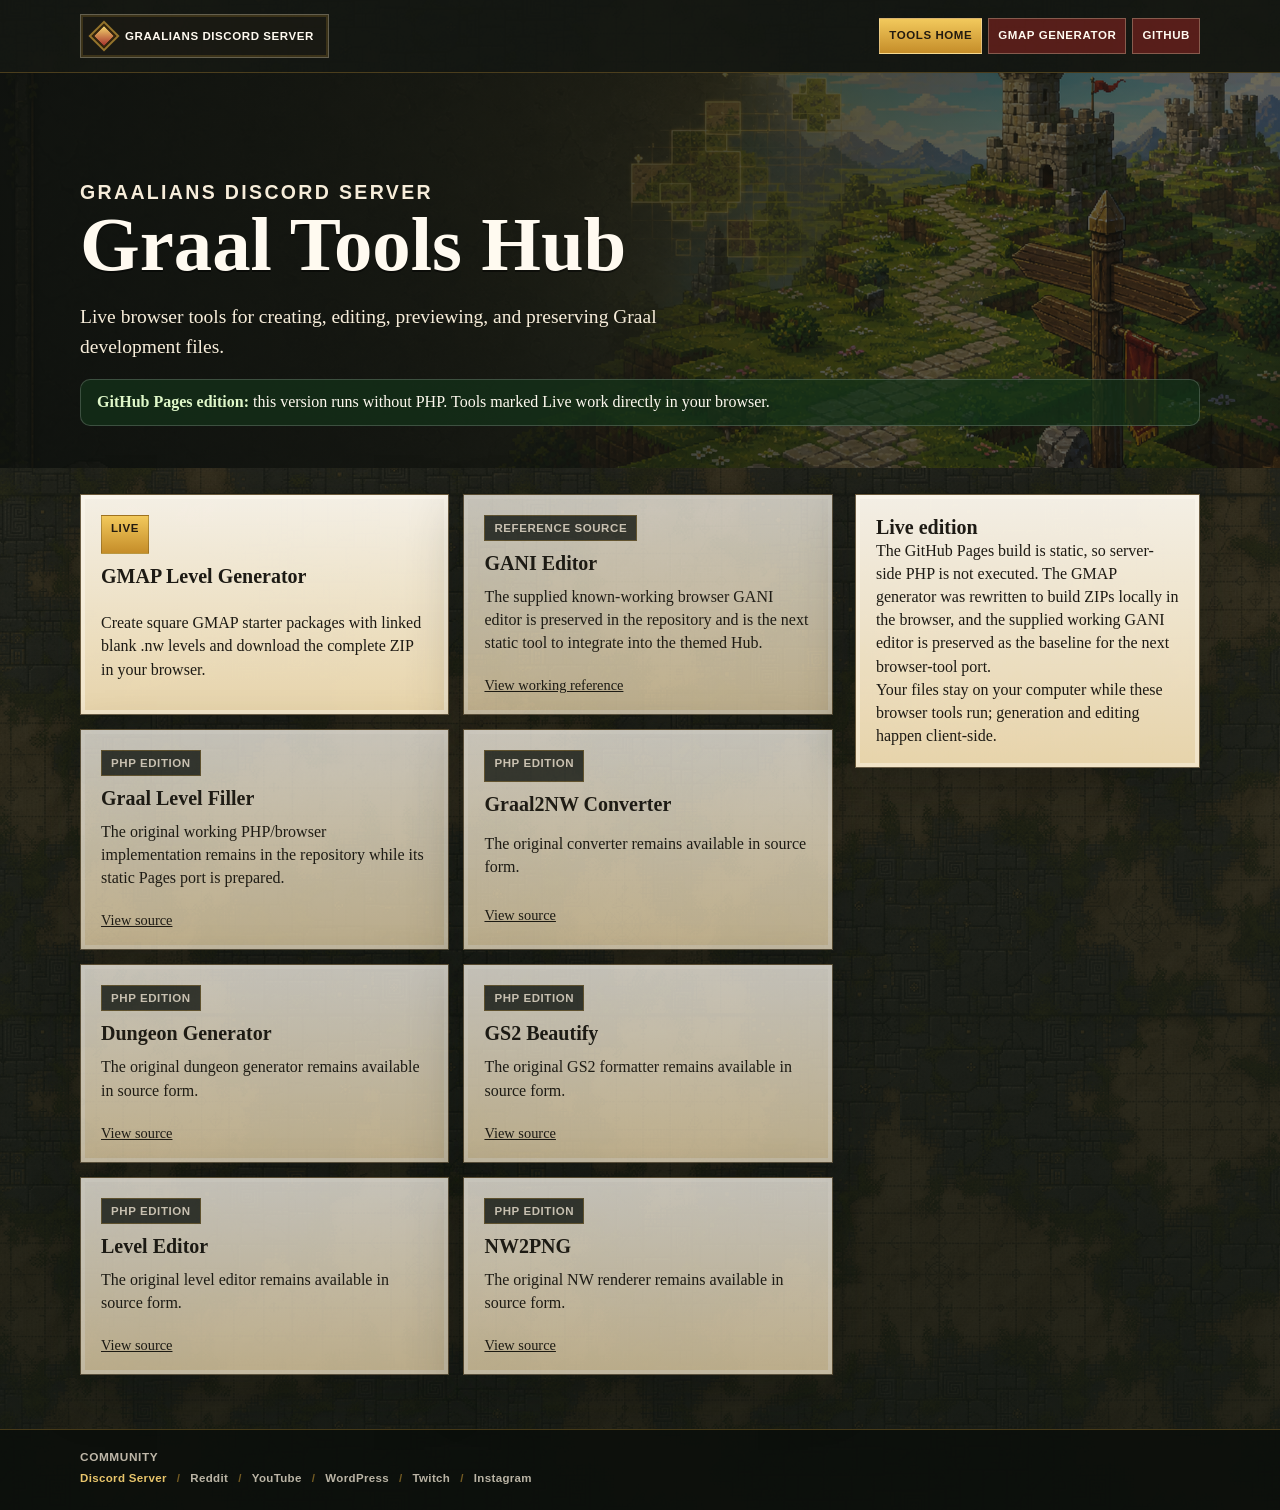
==== index.html @ 1eaf0369 "Add GitHub Pages live hub" ====
<!doctype html>
<html lang="en">
<head>
  <meta charset="utf-8">
  <meta name="viewport" content="width=device-width, initial-scale=1">
  <meta name="description" content="Live Graalians Discord Server browser tools for GraalOnline files and development utilities.">
  <title>Graalians Discord Server Tool Hub</title>
  <link rel="stylesheet" href="graalians-tools.css">
  <style>
    .live-banner{margin:1rem 0 0;padding:.85rem 1rem;border:1px solid rgba(255,255,255,.18);border-radius:10px;background:rgba(20,50,26,.72)}
    .live-banner strong{color:#dff7c9}.tool-card.is-disabled{opacity:.78;cursor:default}.tool-card.is-disabled:hover{transform:none}
    .tool-actions{display:flex;gap:.5rem;flex-wrap:wrap;margin-top:.8rem}.mini-link{font-size:.9rem;text-decoration:underline}
  </style>
</head>
<body>
<header class="site-header">
  <div class="shell header-inner">
    <a class="brand-mark" href="index.html" aria-label="Graalians Discord Server tools home"><i class="brand-gem" aria-hidden="true"></i><span>Graalians Discord Server</span></a>
    <nav class="site-nav" aria-label="Main navigation">
      <a class="is-current" href="index.html">Tools Home</a>
      <a href="generatelevels.html">GMAP Generator</a>
      <a href="https://github.com/rice2k/Graalians-Discord-Server-Tool-Hub">GitHub</a>
    </nav>
  </div>
</header>
<main>
<section class="page-hero">
  <div class="shell">
    <p class="eyebrow">Graalians Discord Server</p>
    <h1>Graal Tools Hub</h1>
    <p>Live browser tools for creating, editing, previewing, and preserving Graal development files.</p>
    <div class="live-banner"><strong>GitHub Pages edition:</strong> this version runs without PHP. Tools marked Live work directly in your browser.</div>
  </div>
</section>
<section class="shell content-band">
  <div>
    <div class="tools-grid" aria-label="Available tools">
      <a class="tool-card" href="generatelevels.html"><span class="tool-status">Live</span><h2>GMAP Level Generator</h2><p>Create square GMAP starter packages with linked blank .nw levels and download the complete ZIP in your browser.</p></a>
      <div class="tool-card is-disabled"><span class="tool-status soon">Reference source</span><h2>GANI Editor</h2><p>The supplied known-working browser GANI editor is preserved in the repository and is the next static tool to integrate into the themed Hub.</p><div class="tool-actions"><a class="mini-link" href="https://github.com/rice2k/Graalians-Discord-Server-Tool-Hub/tree/main/reference-tools">View working reference</a></div></div>
      <div class="tool-card is-disabled"><span class="tool-status soon">PHP edition</span><h2>Graal Level Filler</h2><p>The original working PHP/browser implementation remains in the repository while its static Pages port is prepared.</p><div class="tool-actions"><a class="mini-link" href="https://github.com/rice2k/Graalians-Discord-Server-Tool-Hub/blob/main/graal-level-filler.php">View source</a></div></div>
      <div class="tool-card is-disabled"><span class="tool-status soon">PHP edition</span><h2>Graal2NW Converter</h2><p>The original converter remains available in source form.</p><div class="tool-actions"><a class="mini-link" href="https://github.com/rice2k/Graalians-Discord-Server-Tool-Hub/blob/main/graal2nw-converter.php">View source</a></div></div>
      <div class="tool-card is-disabled"><span class="tool-status soon">PHP edition</span><h2>Dungeon Generator</h2><p>The original dungeon generator remains available in source form.</p><div class="tool-actions"><a class="mini-link" href="https://github.com/rice2k/Graalians-Discord-Server-Tool-Hub/blob/main/dungeon-generator.php">View source</a></div></div>
      <div class="tool-card is-disabled"><span class="tool-status soon">PHP edition</span><h2>GS2 Beautify</h2><p>The original GS2 formatter remains available in source form.</p><div class="tool-actions"><a class="mini-link" href="https://github.com/rice2k/Graalians-Discord-Server-Tool-Hub/blob/main/gs2-beautify.php">View source</a></div></div>
      <div class="tool-card is-disabled"><span class="tool-status soon">PHP edition</span><h2>Level Editor</h2><p>The original level editor remains available in source form.</p><div class="tool-actions"><a class="mini-link" href="https://github.com/rice2k/Graalians-Discord-Server-Tool-Hub/blob/main/level-editor.php">View source</a></div></div>
      <div class="tool-card is-disabled"><span class="tool-status soon">PHP edition</span><h2>NW2PNG</h2><p>The original NW renderer remains available in source form.</p><div class="tool-actions"><a class="mini-link" href="https://github.com/rice2k/Graalians-Discord-Server-Tool-Hub/blob/main/nw2png.php">View source</a></div></div>
    </div>
  </div>
  <aside class="community-panel">
    <h2>Live edition</h2>
    <p>The GitHub Pages build is static, so server-side PHP is not executed. The GMAP generator was rewritten to build ZIPs locally in the browser, and the supplied working GANI editor is preserved as the baseline for the next browser-tool port.</p>
    <p class="tool-note">Your files stay on your computer while these browser tools run; generation and editing happen client-side.</p>
  </aside>
</section>
</main>
<footer class="site-footer"><div class="shell"><p>Community</p><div class="footer-links"><a href="https://discord.gg/AeDurPz">Discord Server</a><a href="https://reddit.com/r/graal">Reddit</a><a href="https://www.youtube.com/@GraalDiscord">YouTube</a><a href="https://graaldisocrd.wordpress.com/">WordPress</a><a href="https://www.twitch.tv/rice2k">Twitch</a><a href="https://www.instagram.com/Graal_Discord/">Instagram</a></div></div></footer>
</body>
</html>
---- graalians-tools.css ----
:root {
    --ink: #1d1a14;
    --paper: #f4e6c5;
    --paper-deep: #ddc18c;
    --stone: #2d302a;
    --moss: #526a2f;
    --gold: #d9a63a;
    --ruby: #a5312d;
    --white: #fffaf0;
    --shadow: 0 18px 50px rgba(13, 15, 12, .32);
}

* {
    box-sizing: border-box;
}

body {
    margin: 0;
    min-height: 100vh;
    color: var(--ink);
    font-family: Georgia, "Times New Roman", serif;
    background:
        linear-gradient(rgba(12, 18, 14, .64), rgba(12, 18, 14, .84)),
        url("images/graalians-level-generator-texture.png") center / 520px auto repeat;
}

a {
    color: inherit;
}

.shell {
    width: min(1120px, calc(100% - 32px));
    margin: 0 auto;
}

.site-header {
    position: sticky;
    top: 0;
    z-index: 10;
    color: var(--white);
    background: rgba(19, 22, 18, .92);
    border-bottom: 1px solid rgba(217, 166, 58, .28);
}

.header-inner {
    display: flex;
    align-items: center;
    justify-content: space-between;
    gap: 14px;
    min-height: 72px;
}

.brand-mark {
    display: inline-flex;
    align-items: center;
    gap: 12px;
    min-height: 44px;
    padding: 8px 14px;
    color: var(--white);
    text-decoration: none;
    border: 1px solid rgba(244, 230, 197, .34);
    background: rgba(29, 26, 20, .62);
    box-shadow: inset 0 0 0 2px rgba(217, 166, 58, .18);
}

.brand-gem {
    width: 18px;
    height: 18px;
    transform: rotate(45deg);
    background: linear-gradient(135deg, #f3d46c, var(--ruby));
    border: 2px solid #35250d;
    box-shadow: 0 0 0 2px rgba(217, 166, 58, .65);
}

.brand-mark span,
.site-nav a,
.button,
.tool-status,
.community-links a,
.footer-links a {
    font-family: Arial, sans-serif;
    font-weight: 800;
    letter-spacing: .05em;
    text-transform: uppercase;
}

.brand-mark span,
.site-nav a {
    font-size: .72rem;
}

.site-nav {
    display: flex;
    align-items: center;
    justify-content: flex-end;
    gap: 6px;
    flex-wrap: wrap;
}

.site-nav a {
    display: inline-flex;
    align-items: center;
    justify-content: center;
    min-height: 36px;
    padding: 7px 9px;
    color: var(--white);
    text-decoration: none;
    line-height: 1.15;
    text-align: center;
    border: 1px solid rgba(244, 230, 197, .3);
    background: rgba(129, 34, 31, .62);
}

.site-nav a.is-current {
    color: #231b10;
    background: linear-gradient(180deg, #f2c95c, #c58d29);
    border-color: rgba(255, 250, 240, .35);
}

.page-hero {
    color: var(--white);
    padding: clamp(44px, 8vw, 86px) 0 42px;
    background:
        linear-gradient(90deg, rgba(14, 17, 14, .92), rgba(14, 17, 14, .58)),
        url("images/graalians-level-generator-hero.png") center / cover no-repeat;
}

.page-hero.compact {
    padding: 46px 0 34px;
}

.page-hero h1 {
    max-width: 780px;
    margin: 0;
    font-size: clamp(2.35rem, 6vw, 5rem);
    line-height: 1;
    letter-spacing: 0;
    text-shadow: 0 2px 0 rgba(0, 0, 0, .45);
}

.page-hero p {
    max-width: 680px;
    margin: 18px 0 0;
    color: #f7edda;
    font-size: clamp(1rem, 2vw, 1.22rem);
    line-height: 1.55;
}

.eyebrow {
    margin: 0 0 12px;
    color: #ffd875;
    font: 800 .82rem Arial, sans-serif;
    letter-spacing: .12em;
    text-transform: uppercase;
}

.content-band {
    display: grid;
    grid-template-columns: minmax(0, 1.2fr) minmax(280px, .55fr);
    gap: 22px;
    align-items: start;
    padding: 26px 0 54px;
}

.tools-grid {
    display: grid;
    grid-template-columns: repeat(2, minmax(0, 1fr));
    gap: 14px;
}

.tool-card,
.notice-panel,
.community-panel {
    min-width: 0;
    padding: 20px;
    background: linear-gradient(180deg, rgba(255, 250, 240, .95), rgba(239, 219, 176, .96));
    border: 1px solid rgba(70, 54, 28, .78);
    box-shadow: var(--shadow), inset 0 0 0 4px rgba(255, 250, 240, .42);
}

.tool-card {
    display: grid;
    gap: 10px;
    min-height: 190px;
    text-decoration: none;
}

.tool-card h2,
.notice-panel h2,
.community-panel h2 {
    margin: 0;
    font-size: 1.25rem;
    line-height: 1.2;
}

.tool-card p,
.notice-panel p,
.community-panel p {
    margin: 0;
    line-height: 1.45;
    text-align: left;
}

.tool-status {
    width: fit-content;
    padding: 6px 9px;
    color: #231b10;
    font-size: .72rem;
    background: linear-gradient(180deg, #f2c95c, #c58d29);
    border: 1px solid rgba(84, 61, 17, .35);
}

.tool-status.soon {
    color: #f8eedc;
    background: rgba(45, 48, 42, .94);
    border-color: rgba(217, 166, 58, .35);
}

.community-panel {
    position: sticky;
    top: 94px;
}

.community-links,
.footer-links {
    display: grid;
    gap: 8px;
    margin-top: 14px;
}

.community-links a,
.footer-links a {
    display: flex;
    align-items: center;
    min-height: 40px;
    padding: 9px 11px;
    color: #f8eedc;
    font-size: .78rem;
    text-decoration: none;
    background: rgba(45, 48, 42, .94);
    border: 1px solid rgba(217, 166, 58, .34);
}

.community-links a:first-child,
.footer-links a:first-child {
    color: #231b10;
    background: linear-gradient(180deg, #f2c95c, #c58d29);
}

.actions {
    display: flex;
    flex-wrap: wrap;
    gap: 10px;
    margin-top: 18px;
}

.button {
    display: inline-flex;
    align-items: center;
    justify-content: center;
    min-height: 48px;
    padding: 0 16px;
    color: #fffaf0;
    font-size: .86rem;
    text-decoration: none;
    border-bottom: 4px solid #5c1b18;
    background: linear-gradient(180deg, #bd4339, #862722);
}

.button.secondary {
    color: #231b10;
    border-bottom-color: #7b5f24;
    background: linear-gradient(180deg, #f2c95c, #c58d29);
}

.button.small {
    min-height: 38px;
    padding: 0 12px;
    font-size: .74rem;
}

.tool-workspace {
    display: grid;
    grid-template-columns: minmax(0, 1fr) minmax(300px, .58fr);
    gap: 18px;
    align-items: start;
    padding: 26px 0 54px;
}

.tool-panel,
.preview-panel,
.source-panel {
    min-width: 0;
    padding: 20px;
    background: linear-gradient(180deg, rgba(255, 250, 240, .96), rgba(239, 219, 176, .97));
    border: 1px solid rgba(70, 54, 28, .78);
    box-shadow: var(--shadow), inset 0 0 0 4px rgba(255, 250, 240, .42);
}

.tool-panel,
.preview-panel,
.source-panel,
.community-panel,
.tool-card {
    text-align: left;
}

.tool-panel h2,
.preview-panel h2,
.source-panel h2 {
    margin: 0 0 14px;
    font-size: 1.22rem;
}

.tool-subtitle {
    margin: 18px 0 8px;
    font-size: 1.02rem;
    line-height: 1.25;
}

.form-grid {
    display: grid;
    grid-template-columns: repeat(4, minmax(0, 1fr));
    gap: 12px;
}

.form-grid.two {
    grid-template-columns: repeat(2, minmax(0, 1fr));
}

.field,
.wide-field {
    display: grid;
    gap: 6px;
    min-width: 0;
}

.wide-field {
    grid-column: 1 / -1;
}

.field label,
.wide-field label,
.option-row span {
    color: #332715;
    font: 800 .76rem Arial, sans-serif;
    letter-spacing: .05em;
    text-transform: uppercase;
}

input,
select,
textarea {
    width: 100%;
    min-width: 0;
    color: #201810;
    font: 1rem Arial, sans-serif;
    background: #fff9ea;
    border: 1px solid rgba(70, 54, 28, .62);
    box-shadow: inset 0 1px 0 rgba(255, 255, 255, .72);
}

input,
select {
    min-height: 42px;
    padding: 8px 10px;
}

input[type="file"] {
    padding: 9px;
    background: rgba(255, 249, 234, .72);
}

textarea {
    min-height: 300px;
    padding: 12px;
    resize: vertical;
    line-height: 1.42;
    font-family: Consolas, "Courier New", monospace;
}

.code-editor {
    min-height: 430px;
}

.gs2-editor-shell {
    position: relative;
    min-height: 430px;
    overflow: hidden;
    background: #fff;
    border: 1px solid rgba(70, 54, 28, .62);
    box-shadow: inset 0 1px 0 rgba(255, 255, 255, .72);
}

.gs2-highlight,
.gs2-code-input {
    width: 100%;
    min-height: 430px;
    margin: 0;
    padding: 12px;
    font: 1rem/1.42 Consolas, "Courier New", monospace;
    letter-spacing: 0;
    tab-size: 4;
    white-space: pre-wrap;
    overflow-wrap: anywhere;
}

.gs2-highlight {
    position: absolute;
    inset: 0;
    z-index: 1;
    overflow: hidden;
    color: #000;
    background: #fff;
    border: 0;
    pointer-events: none;
}

.gs2-code-input {
    position: relative;
    z-index: 2;
    color: transparent;
    caret-color: #201810;
    background: transparent;
    border: 0;
    box-shadow: none;
    outline: 0;
    resize: vertical;
    -webkit-text-fill-color: transparent;
}

.gs2-code-input::selection {
    background: rgba(75, 110, 150, .28);
    color: transparent;
}

.gs2-token-keyword1 {
    color: #a52a2a;
    font-weight: 700;
}

.gs2-token-keyword2 {
    color: #2e8b57;
    font-weight: 700;
}

.gs2-token-keyword3 {
    color: #008a8c;
}

.gs2-token-comment {
    color: #0000ff;
}

.gs2-token-number,
.gs2-token-string {
    color: #ff00ff;
}

.gs2-token-operator {
    color: #6a5acd;
}

.tool-status-line {
    min-height: 42px;
    margin-top: 14px;
    padding: 11px 12px;
    color: #231b10;
    font: 700 .92rem Arial, sans-serif;
    background: rgba(255, 250, 240, .64);
    border: 1px solid rgba(70, 54, 28, .38);
}

.tool-status-line[data-type="error"] {
    color: #fffaf0;
    background: rgba(133, 38, 33, .94);
}

.tool-status-line[data-type="success"] {
    color: #fffaf0;
    background: rgba(55, 92, 47, .94);
}

.canvas-wrap {
    width: 100%;
    overflow: auto;
    background: rgba(28, 29, 25, .94);
    border: 1px solid rgba(217, 166, 58, .32);
}

.preview-stack {
    display: grid;
    gap: 12px;
}

.level-canvas,
.paint-canvas,
.gani-canvas {
    display: block;
    width: 100%;
    max-width: 640px;
    height: auto;
    margin: 0 auto;
    image-rendering: pixelated;
    cursor: crosshair;
}

.level-canvas {
    touch-action: none;
    cursor: cell;
}

.paint-canvas {
    touch-action: none;
}

.gani-canvas {
    max-width: 420px;
    background:
        linear-gradient(45deg, rgba(255, 250, 240, .05) 25%, transparent 25%),
        linear-gradient(-45deg, rgba(255, 250, 240, .05) 25%, transparent 25%),
        rgba(28, 29, 25, .94);
    background-size: 18px 18px;
}

.metric-row {
    display: grid;
    grid-template-columns: repeat(3, minmax(0, 1fr));
    gap: 10px;
    margin-top: 14px;
}

.metric {
    min-width: 0;
    padding: 12px;
    background: rgba(45, 48, 42, .92);
    border: 1px solid rgba(217, 166, 58, .28);
}

.metric strong {
    display: block;
    color: #ffd875;
    font: 800 1.35rem Arial, sans-serif;
}

.metric span {
    display: block;
    margin-top: 3px;
    color: #f8eedc;
    font: 700 .72rem Arial, sans-serif;
    letter-spacing: .05em;
    text-transform: uppercase;
}

.tool-note,
.source-panel p {
    margin: 0;
    line-height: 1.48;
    text-align: left;
}

.source-panel p + p,
.source-panel .instruction-list + p {
    margin-top: 10px;
}

.instruction-list {
    margin: 0;
    padding-left: 20px;
    line-height: 1.5;
}

.instruction-list li + li {
    margin-top: 6px;
}

.format-note {
    margin-top: 12px;
    padding: 12px;
    color: #f8eedc;
    font: 700 .9rem Arial, sans-serif;
    line-height: 1.45;
    background: rgba(45, 48, 42, .92);
    border: 1px solid rgba(217, 166, 58, .28);
}

.table-scroll {
    width: 100%;
    overflow: auto;
    margin-top: 12px;
    border: 1px solid rgba(70, 54, 28, .38);
}

.tool-table {
    width: 100%;
    min-width: 620px;
    border-collapse: collapse;
    background: rgba(255, 249, 234, .7);
}

.tool-table th,
.tool-table td {
    padding: 7px;
    text-align: left;
    border-bottom: 1px solid rgba(70, 54, 28, .22);
}

.tool-table th {
    color: #332715;
    font: 800 .72rem Arial, sans-serif;
    letter-spacing: .05em;
    text-transform: uppercase;
    background: rgba(217, 166, 58, .18);
}

.tool-table input,
.tool-table select {
    min-height: 34px;
    padding: 5px 7px;
    font-size: .9rem;
}

.tool-table .icon-button {
    min-width: 36px;
    min-height: 34px;
    padding: 0 8px;
    color: #fffaf0;
    font: 800 .8rem Arial, sans-serif;
    background: linear-gradient(180deg, #bd4339, #862722);
    border: 0;
    cursor: pointer;
}

.inline-check {
    display: inline-flex;
    align-items: center;
    gap: 8px;
    min-height: 42px;
    color: #332715;
    font: 800 .76rem Arial, sans-serif;
    letter-spacing: .05em;
    text-transform: uppercase;
}

.inline-check input {
    width: auto;
    min-height: 0;
}

.small-help {
    margin: 8px 0 0;
    color: #5b4b2e;
    font: 700 .88rem Arial, sans-serif;
    line-height: 1.45;
}

.source-panel {
    margin-top: 16px;
}

.option-row {
    display: flex;
    flex-wrap: wrap;
    gap: 12px 16px;
    align-items: center;
    margin-top: 12px;
}

.option-row label {
    display: inline-flex;
    align-items: center;
    gap: 7px;
    font: 700 .9rem Arial, sans-serif;
}

.option-row input[type="radio"],
.option-row input[type="checkbox"] {
    width: auto;
    min-height: 0;
}

.site-footer {
    color: #f7edda;
    padding: 20px 0 26px;
    background: rgba(12, 15, 12, .94);
    border-top: 1px solid rgba(217, 166, 58, .28);
}

.site-footer p {
    margin: 0;
    line-height: 1.45;
    color: rgba(247, 237, 218, .76);
    font: 700 .74rem Arial, sans-serif;
    letter-spacing: .05em;
    text-transform: uppercase;
}

.footer-links {
    display: flex;
    flex-wrap: wrap;
    gap: 6px 10px;
    margin-top: 8px;
}

.footer-links a {
    display: inline-flex;
    width: auto;
    min-height: 0;
    padding: 0;
    color: rgba(247, 237, 218, .74);
    font-size: .72rem;
    letter-spacing: .03em;
    text-transform: none;
    background: transparent;
    border: 0;
}

.footer-links a:first-child {
    color: rgba(255, 216, 117, .9);
    background: transparent;
}

.footer-links a + a::before {
    content: "/";
    margin-right: 10px;
    color: rgba(217, 166, 58, .5);
}

@media (max-width: 860px) {
    .header-inner,
    .content-band {
        grid-template-columns: 1fr;
    }

    .header-inner {
        display: grid;
        padding: 12px 0;
    }

    .site-nav {
        justify-content: flex-start;
    }

    .content-band,
    .tools-grid,
    .tool-workspace,
    .form-grid,
    .form-grid.two {
        display: grid;
        grid-template-columns: 1fr;
    }

    .community-panel {
        position: static;
    }

    .footer-links {
        display: flex;
    }
}

@media (max-width: 520px) {
    .brand-mark,
    .button {
        width: 100%;
    }

    .site-nav a {
        flex: 1 1 100%;
        justify-content: center;
    }

    .actions,
    .metric-row {
        display: grid;
        grid-template-columns: 1fr;
    }

    .footer-links {
        display: flex;
    }
}
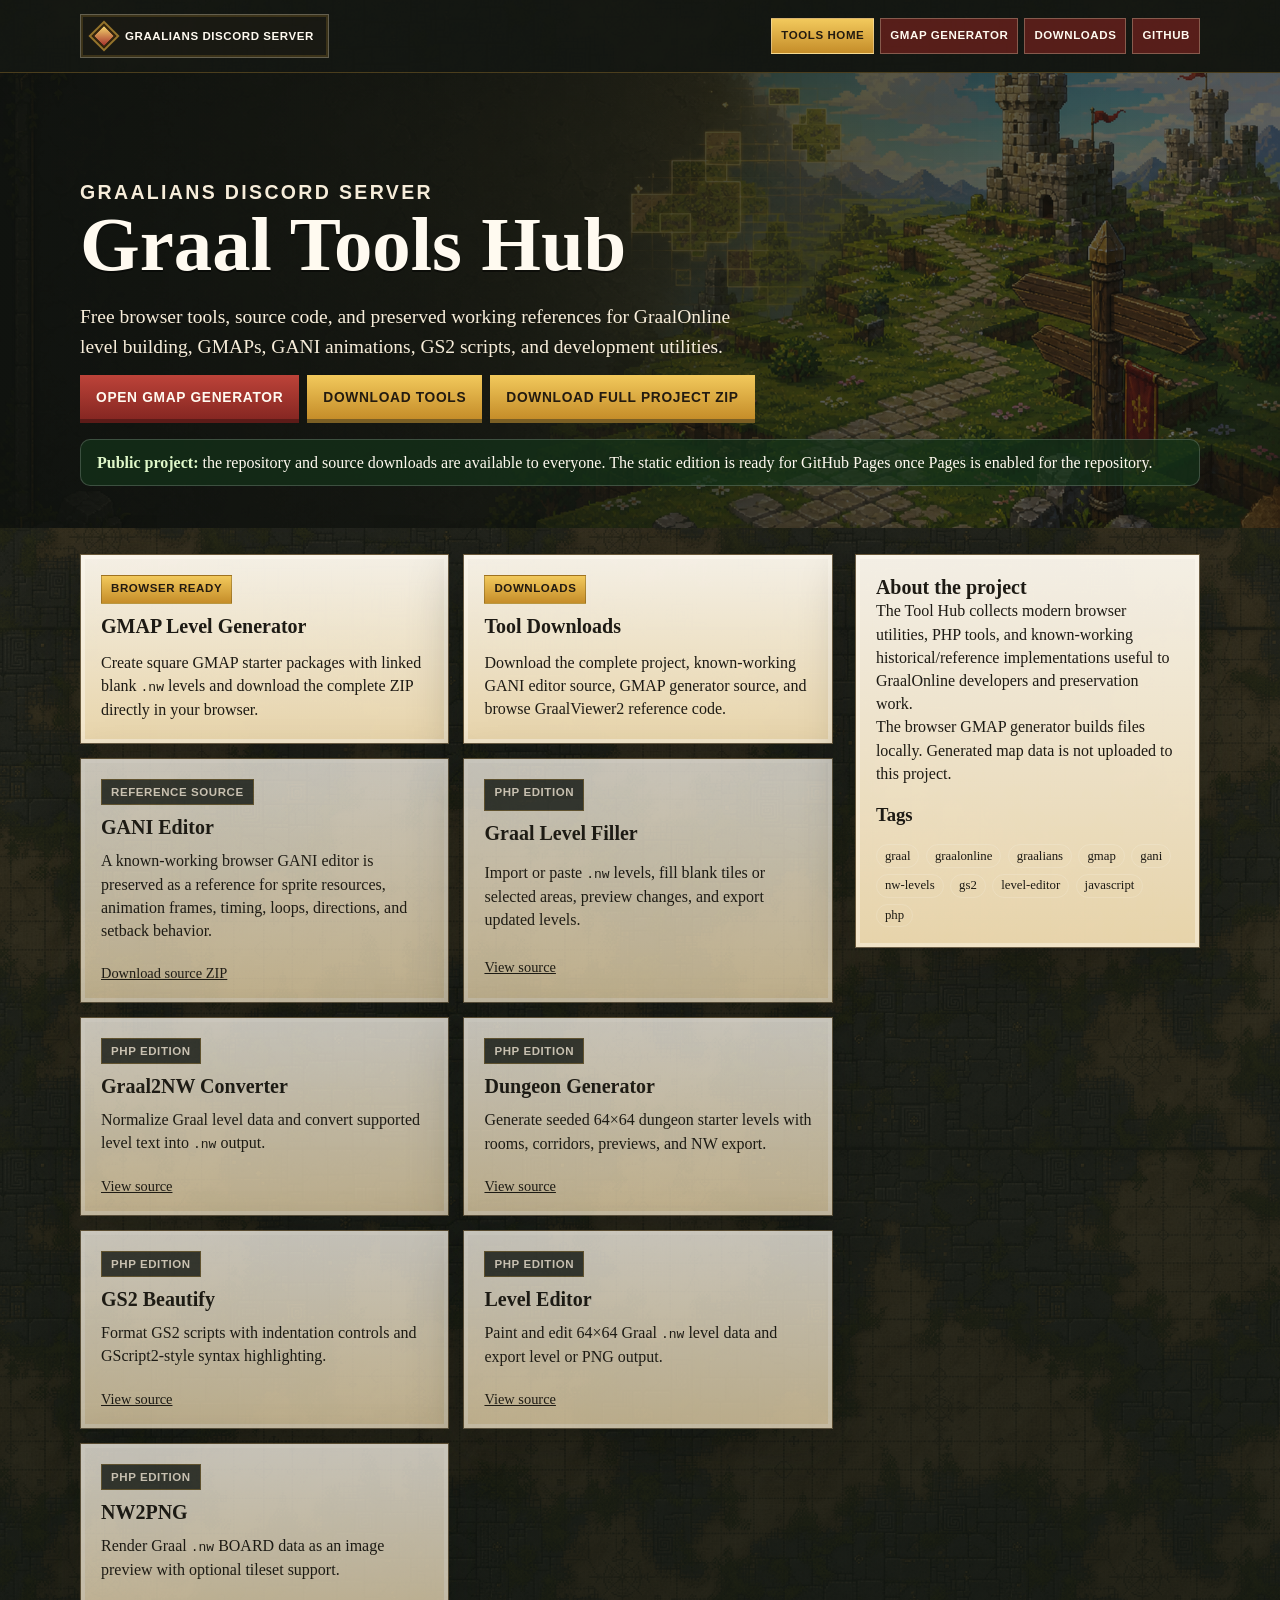
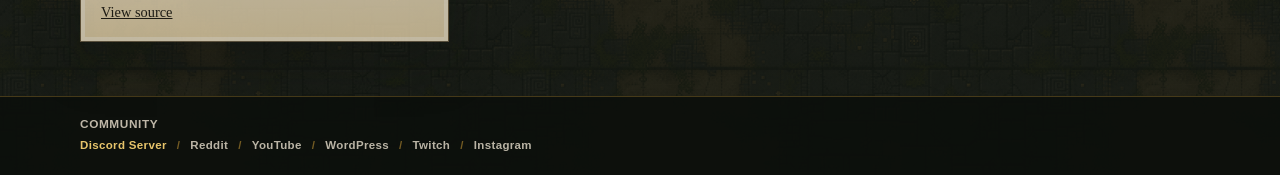
==== commit c3622c7c: "Add downloads and discovery metadata to public Tool Hub" ====
--- a/index.html
+++ b/index.html
@@ -3,13 +3,18 @@
 <head>
   <meta charset="utf-8">
   <meta name="viewport" content="width=device-width, initial-scale=1">
-  <meta name="description" content="Live Graalians Discord Server browser tools for GraalOnline files and development utilities.">
+  <meta name="description" content="Free GraalOnline development tools from the Graalians Discord Server: GMAP generation, GANI references, NW level utilities, GS2 tools, and downloadable source code.">
+  <meta name="keywords" content="Graal,GraalOnline,Graalians,GMAP,GANI,NW levels,GS2,Graal tools,level editor,Graal development,free Graal tools">
+  <meta name="author" content="Rice2k / Graalians Discord Server">
+  <meta property="og:title" content="Graalians Discord Server Tool Hub">
+  <meta property="og:description" content="Free browser and source-code tools for GraalOnline development and preservation.">
+  <meta property="og:type" content="website">
   <title>Graalians Discord Server Tool Hub</title>
   <link rel="stylesheet" href="graalians-tools.css">
   <style>
     .live-banner{margin:1rem 0 0;padding:.85rem 1rem;border:1px solid rgba(255,255,255,.18);border-radius:10px;background:rgba(20,50,26,.72)}
     .live-banner strong{color:#dff7c9}.tool-card.is-disabled{opacity:.78;cursor:default}.tool-card.is-disabled:hover{transform:none}
-    .tool-actions{display:flex;gap:.5rem;flex-wrap:wrap;margin-top:.8rem}.mini-link{font-size:.9rem;text-decoration:underline}
+    .tool-actions,.hero-actions{display:flex;gap:.5rem;flex-wrap:wrap;margin-top:.8rem}.mini-link{font-size:.9rem;text-decoration:underline}.tag-cloud{display:flex;gap:.4rem;flex-wrap:wrap;margin-top:.8rem}.tag-cloud span{padding:.2rem .5rem;border:1px solid rgba(255,255,255,.15);border-radius:999px;font-size:.8rem}
   </style>
 </head>
 <body>
@@ -19,6 +24,7 @@
     <nav class="site-nav" aria-label="Main navigation">
       <a class="is-current" href="index.html">Tools Home</a>
       <a href="generatelevels.html">GMAP Generator</a>
+      <a href="downloads.html">Downloads</a>
       <a href="https://github.com/rice2k/Graalians-Discord-Server-Tool-Hub">GitHub</a>
     </nav>
   </div>
@@ -28,27 +34,30 @@
   <div class="shell">
     <p class="eyebrow">Graalians Discord Server</p>
     <h1>Graal Tools Hub</h1>
-    <p>Live browser tools for creating, editing, previewing, and preserving Graal development files.</p>
-    <div class="live-banner"><strong>GitHub Pages edition:</strong> this version runs without PHP. Tools marked Live work directly in your browser.</div>
+    <p>Free browser tools, source code, and preserved working references for GraalOnline level building, GMAPs, GANI animations, GS2 scripts, and development utilities.</p>
+    <div class="hero-actions"><a class="button" href="generatelevels.html">Open GMAP Generator</a><a class="button secondary" href="downloads.html">Download Tools</a><a class="button secondary" href="https://github.com/rice2k/Graalians-Discord-Server-Tool-Hub/archive/refs/heads/main.zip">Download Full Project ZIP</a></div>
+    <div class="live-banner"><strong>Public project:</strong> the repository and source downloads are available to everyone. The static edition is ready for GitHub Pages once Pages is enabled for the repository.</div>
   </div>
 </section>
 <section class="shell content-band">
   <div>
     <div class="tools-grid" aria-label="Available tools">
-      <a class="tool-card" href="generatelevels.html"><span class="tool-status">Live</span><h2>GMAP Level Generator</h2><p>Create square GMAP starter packages with linked blank .nw levels and download the complete ZIP in your browser.</p></a>
-      <div class="tool-card is-disabled"><span class="tool-status soon">Reference source</span><h2>GANI Editor</h2><p>The supplied known-working browser GANI editor is preserved in the repository and is the next static tool to integrate into the themed Hub.</p><div class="tool-actions"><a class="mini-link" href="https://github.com/rice2k/Graalians-Discord-Server-Tool-Hub/tree/main/reference-tools">View working reference</a></div></div>
-      <div class="tool-card is-disabled"><span class="tool-status soon">PHP edition</span><h2>Graal Level Filler</h2><p>The original working PHP/browser implementation remains in the repository while its static Pages port is prepared.</p><div class="tool-actions"><a class="mini-link" href="https://github.com/rice2k/Graalians-Discord-Server-Tool-Hub/blob/main/graal-level-filler.php">View source</a></div></div>
-      <div class="tool-card is-disabled"><span class="tool-status soon">PHP edition</span><h2>Graal2NW Converter</h2><p>The original converter remains available in source form.</p><div class="tool-actions"><a class="mini-link" href="https://github.com/rice2k/Graalians-Discord-Server-Tool-Hub/blob/main/graal2nw-converter.php">View source</a></div></div>
-      <div class="tool-card is-disabled"><span class="tool-status soon">PHP edition</span><h2>Dungeon Generator</h2><p>The original dungeon generator remains available in source form.</p><div class="tool-actions"><a class="mini-link" href="https://github.com/rice2k/Graalians-Discord-Server-Tool-Hub/blob/main/dungeon-generator.php">View source</a></div></div>
-      <div class="tool-card is-disabled"><span class="tool-status soon">PHP edition</span><h2>GS2 Beautify</h2><p>The original GS2 formatter remains available in source form.</p><div class="tool-actions"><a class="mini-link" href="https://github.com/rice2k/Graalians-Discord-Server-Tool-Hub/blob/main/gs2-beautify.php">View source</a></div></div>
-      <div class="tool-card is-disabled"><span class="tool-status soon">PHP edition</span><h2>Level Editor</h2><p>The original level editor remains available in source form.</p><div class="tool-actions"><a class="mini-link" href="https://github.com/rice2k/Graalians-Discord-Server-Tool-Hub/blob/main/level-editor.php">View source</a></div></div>
-      <div class="tool-card is-disabled"><span class="tool-status soon">PHP edition</span><h2>NW2PNG</h2><p>The original NW renderer remains available in source form.</p><div class="tool-actions"><a class="mini-link" href="https://github.com/rice2k/Graalians-Discord-Server-Tool-Hub/blob/main/nw2png.php">View source</a></div></div>
+      <a class="tool-card" href="generatelevels.html"><span class="tool-status">Browser ready</span><h2>GMAP Level Generator</h2><p>Create square GMAP starter packages with linked blank <code>.nw</code> levels and download the complete ZIP directly in your browser.</p></a>
+      <a class="tool-card" href="downloads.html"><span class="tool-status">Downloads</span><h2>Tool Downloads</h2><p>Download the complete project, known-working GANI editor source, GMAP generator source, and browse GraalViewer2 reference code.</p></a>
+      <div class="tool-card is-disabled"><span class="tool-status soon">Reference source</span><h2>GANI Editor</h2><p>A known-working browser GANI editor is preserved as a reference for sprite resources, animation frames, timing, loops, directions, and setback behavior.</p><div class="tool-actions"><a class="mini-link" href="https://raw.githubusercontent.com/rice2k/Graalians-Discord-Server-Tool-Hub/main/reference-tools/packages/gani-edit-working-source.zip">Download source ZIP</a></div></div>
+      <div class="tool-card is-disabled"><span class="tool-status soon">PHP edition</span><h2>Graal Level Filler</h2><p>Import or paste <code>.nw</code> levels, fill blank tiles or selected areas, preview changes, and export updated levels.</p><div class="tool-actions"><a class="mini-link" href="https://github.com/rice2k/Graalians-Discord-Server-Tool-Hub/blob/main/graal-level-filler.php">View source</a></div></div>
+      <div class="tool-card is-disabled"><span class="tool-status soon">PHP edition</span><h2>Graal2NW Converter</h2><p>Normalize Graal level data and convert supported level text into <code>.nw</code> output.</p><div class="tool-actions"><a class="mini-link" href="https://github.com/rice2k/Graalians-Discord-Server-Tool-Hub/blob/main/graal2nw-converter.php">View source</a></div></div>
+      <div class="tool-card is-disabled"><span class="tool-status soon">PHP edition</span><h2>Dungeon Generator</h2><p>Generate seeded 64×64 dungeon starter levels with rooms, corridors, previews, and NW export.</p><div class="tool-actions"><a class="mini-link" href="https://github.com/rice2k/Graalians-Discord-Server-Tool-Hub/blob/main/dungeon-generator.php">View source</a></div></div>
+      <div class="tool-card is-disabled"><span class="tool-status soon">PHP edition</span><h2>GS2 Beautify</h2><p>Format GS2 scripts with indentation controls and GScript2-style syntax highlighting.</p><div class="tool-actions"><a class="mini-link" href="https://github.com/rice2k/Graalians-Discord-Server-Tool-Hub/blob/main/gs2-beautify.php">View source</a></div></div>
+      <div class="tool-card is-disabled"><span class="tool-status soon">PHP edition</span><h2>Level Editor</h2><p>Paint and edit 64×64 Graal <code>.nw</code> level data and export level or PNG output.</p><div class="tool-actions"><a class="mini-link" href="https://github.com/rice2k/Graalians-Discord-Server-Tool-Hub/blob/main/level-editor.php">View source</a></div></div>
+      <div class="tool-card is-disabled"><span class="tool-status soon">PHP edition</span><h2>NW2PNG</h2><p>Render Graal <code>.nw</code> BOARD data as an image preview with optional tileset support.</p><div class="tool-actions"><a class="mini-link" href="https://github.com/rice2k/Graalians-Discord-Server-Tool-Hub/blob/main/nw2png.php">View source</a></div></div>
     </div>
   </div>
   <aside class="community-panel">
-    <h2>Live edition</h2>
-    <p>The GitHub Pages build is static, so server-side PHP is not executed. The GMAP generator was rewritten to build ZIPs locally in the browser, and the supplied working GANI editor is preserved as the baseline for the next browser-tool port.</p>
-    <p class="tool-note">Your files stay on your computer while these browser tools run; generation and editing happen client-side.</p>
+    <h2>About the project</h2>
+    <p>The Tool Hub collects modern browser utilities, PHP tools, and known-working historical/reference implementations useful to GraalOnline developers and preservation work.</p>
+    <p class="tool-note">The browser GMAP generator builds files locally. Generated map data is not uploaded to this project.</p>
+    <h3>Tags</h3><div class="tag-cloud"><span>graal</span><span>graalonline</span><span>graalians</span><span>gmap</span><span>gani</span><span>nw-levels</span><span>gs2</span><span>level-editor</span><span>javascript</span><span>php</span></div>
   </aside>
 </section>
 </main>
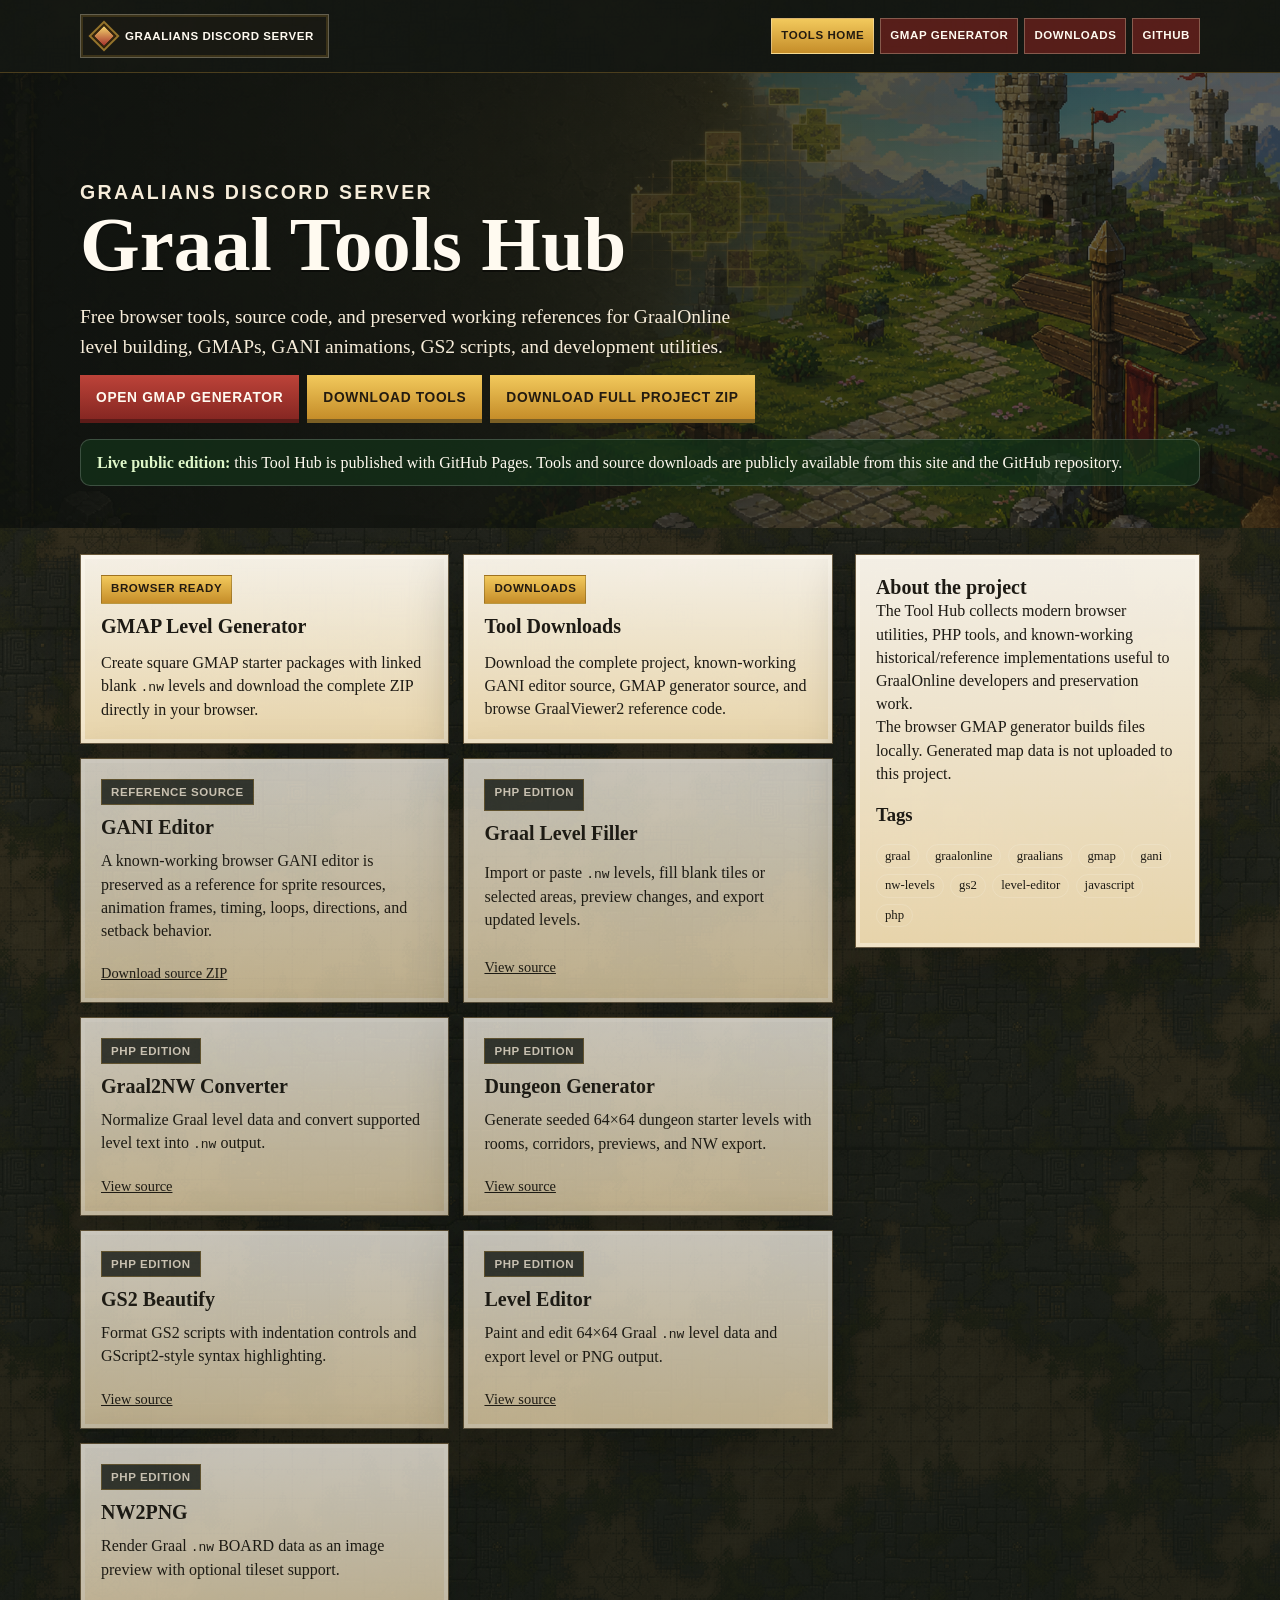
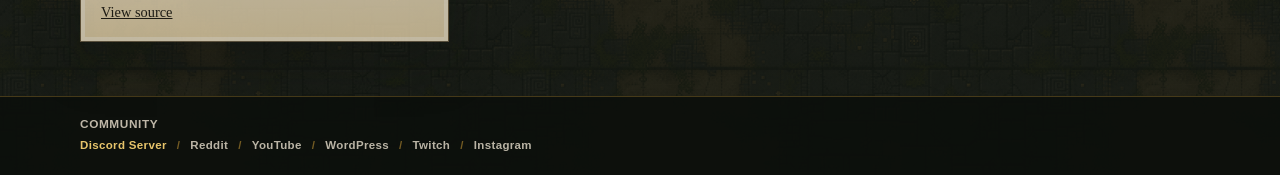
==== commit 26e23ea5: "Update homepage to show live GitHub Pages status" ====
--- a/index.html
+++ b/index.html
@@ -9,6 +9,7 @@
   <meta property="og:title" content="Graalians Discord Server Tool Hub">
   <meta property="og:description" content="Free browser and source-code tools for GraalOnline development and preservation.">
   <meta property="og:type" content="website">
+  <meta property="og:url" content="https://rice2k.github.io/Graalians-Discord-Server-Tool-Hub/">
   <title>Graalians Discord Server Tool Hub</title>
   <link rel="stylesheet" href="graalians-tools.css">
   <style>
@@ -36,7 +37,7 @@
     <h1>Graal Tools Hub</h1>
     <p>Free browser tools, source code, and preserved working references for GraalOnline level building, GMAPs, GANI animations, GS2 scripts, and development utilities.</p>
     <div class="hero-actions"><a class="button" href="generatelevels.html">Open GMAP Generator</a><a class="button secondary" href="downloads.html">Download Tools</a><a class="button secondary" href="https://github.com/rice2k/Graalians-Discord-Server-Tool-Hub/archive/refs/heads/main.zip">Download Full Project ZIP</a></div>
-    <div class="live-banner"><strong>Public project:</strong> the repository and source downloads are available to everyone. The static edition is ready for GitHub Pages once Pages is enabled for the repository.</div>
+    <div class="live-banner"><strong>Live public edition:</strong> this Tool Hub is published with GitHub Pages. Tools and source downloads are publicly available from this site and the GitHub repository.</div>
   </div>
 </section>
 <section class="shell content-band">
